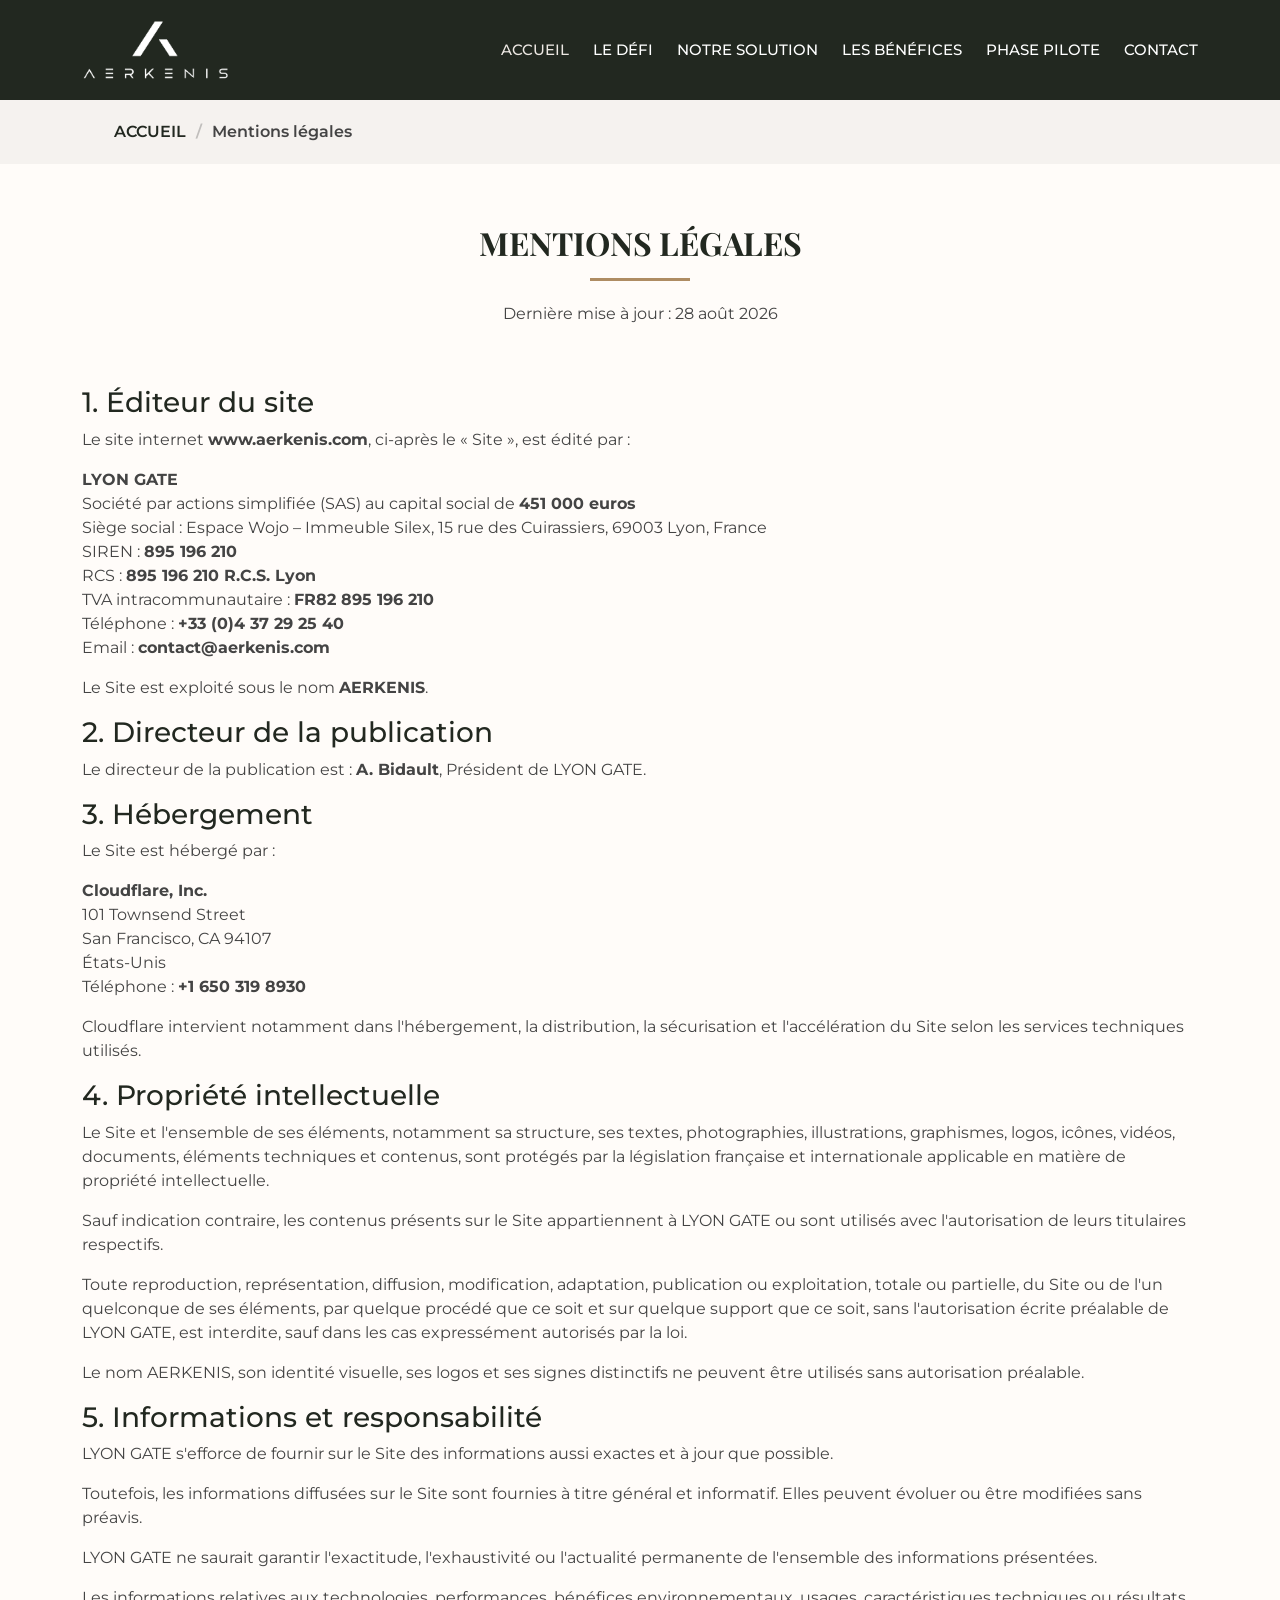
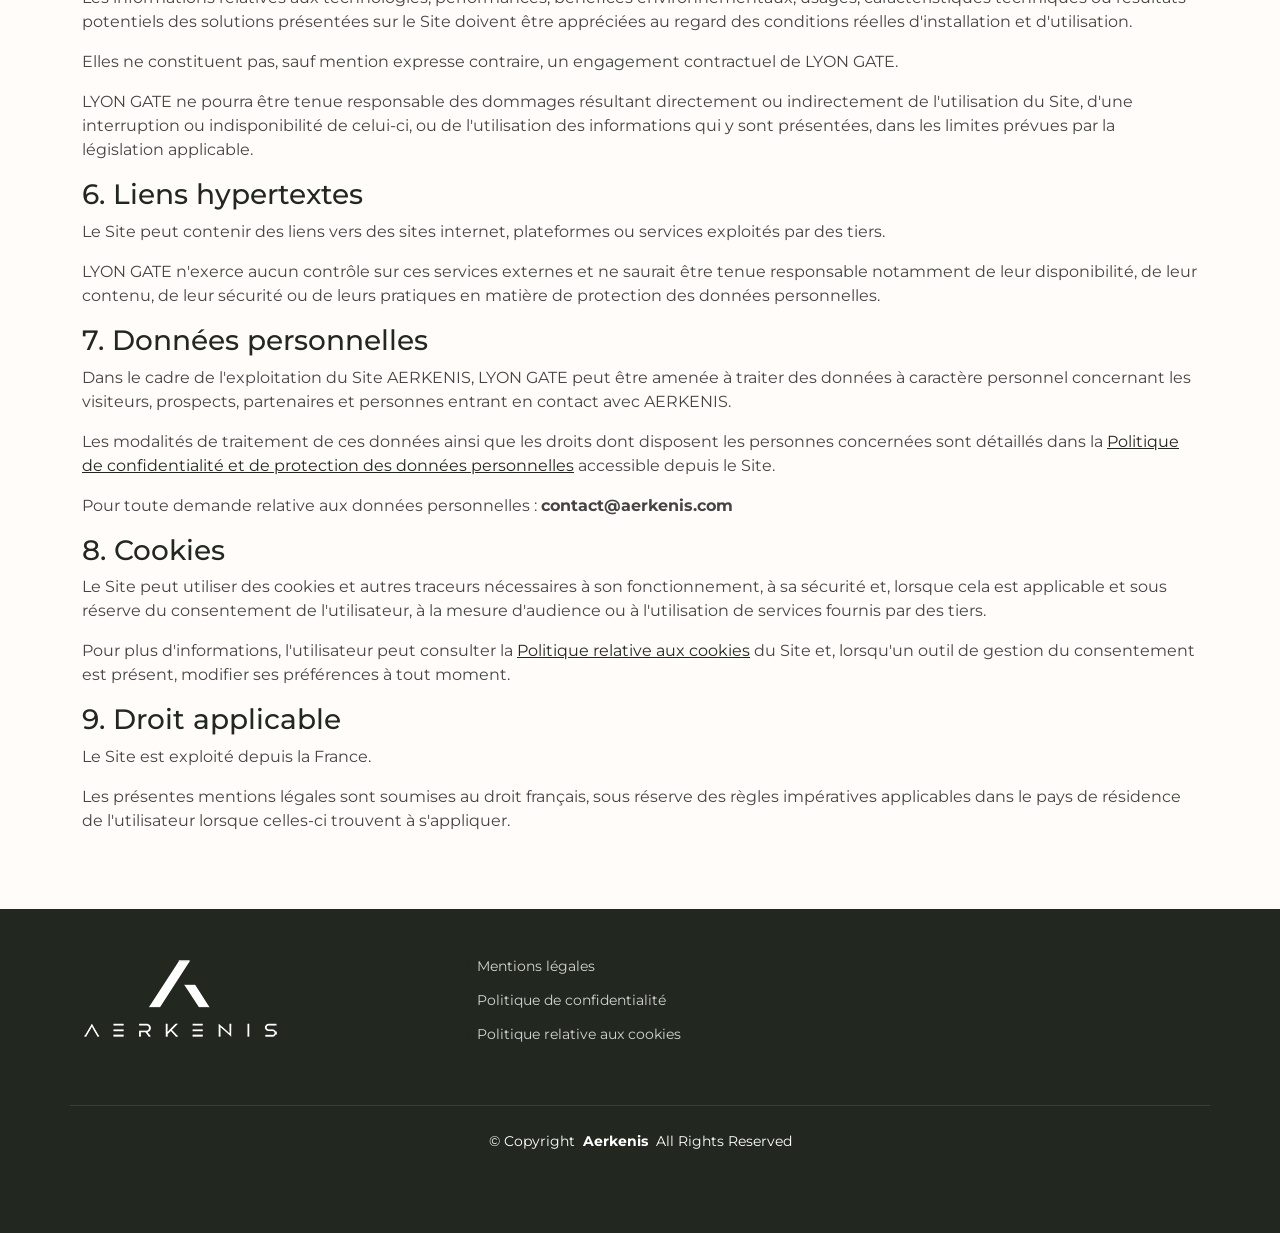
==== Mentions-legales.html @ 4e394c7b "Mise à jour du site" ====
<!DOCTYPE html>
<html lang="en">

<head>
  <meta charset="utf-8">
  <meta content="width=device-width, initial-scale=1.0" name="viewport">
  <title>Mentions légales - AERKENIS</title>
  <meta name="description" content="">
  <meta name="keywords" content="">

  <!-- Favicons -->
  <link href="assets/img/favicon.png" rel="icon">
  <link href="assets/img/apple-touch-icon.png" rel="apple-touch-icon">

  <!-- Fonts -->
<link rel="preconnect" href="https://fonts.googleapis.com">
<link rel="preconnect" href="https://fonts.gstatic.com" crossorigin>

<link href="https://fonts.googleapis.com/css2?family=Montserrat:wght@400;500;600;700&family=Playfair+Display:wght@500;600;700&display=swap" rel="stylesheet">



  <!-- Vendor CSS Files -->
  <link href="assets/vendor/bootstrap/css/bootstrap.min.css" rel="stylesheet">
  <link href="assets/vendor/bootstrap-icons/bootstrap-icons.css" rel="stylesheet">
  <link href="assets/vendor/aos/aos.css" rel="stylesheet">
  <link href="assets/vendor/glightbox/css/glightbox.min.css" rel="stylesheet">
  <link href="assets/vendor/swiper/swiper-bundle.min.css" rel="stylesheet">

  <!-- Main CSS File -->
  <link href="assets/css/main.css" rel="stylesheet">

</head>

<body class="starter-page-page">

  <header id="header" class="header d-flex align-items-center dark-background">
    <div class="container-fluid container-xl position-relative d-flex align-items-center">

      <a href="index.html" class="logo d-flex align-items-center me-auto">
        <!-- Uncomment the line below if you also wish to use an image logo -->
        <img src="assets/img/logo.png" alt="">
      
      </a>

      <nav id="navmenu" class="navmenu">
        <ul>

          <li><a href="index.html" class="active">ACCUEIL<br></a></li>
          <li><a href="index.html#DEFI">LE DÉFI</a></li>
          <li><a href="index.html#SOLUTION">NOTRE SOLUTION</a></li>
          <li><a href="index.html#BENEFICES">LES BÉNÉFICES</a></li>
          <li><a href="index.html#PILOTE">PHASE PILOTE</a></li>


          <li><a href="index.html#contact">CONTACT</a></li>
        </ul>
        <i class="mobile-nav-toggle d-xl-none bi bi-list"></i>
      </nav>



    </div>
  </header>

  <main class="main">

    <!-- Page Title -->
    <div class="page-title">
  
      <nav class="breadcrumbs">
        <div class="container">
          <ol>
            <li><a href="index.html">ACCUEIL</a></li>
            <li class="current">Mentions légales</li>
          </ol>
        </div>
      </nav>
    </div><!-- End Page Title -->

    <!-- Starter Section Section -->
    <section id="starter-section" class="starter-section section">

      <!-- Section Title -->
      <div class="container section-title" data-aos="fade-up">
        <h2>Mentions légales</h2>
        <p>Dernière mise à jour : 28 août 2026</p>
      </div><!-- End Section Title -->

      <div class="container" data-aos="fade-up">
      
	  
	  
	 

<h3>1. Éditeur du site</h3>

<p>
    Le site internet <strong>www.aerkenis.com</strong>, ci-après le « Site », est édité par :
</p>

<p>
    <strong>LYON GATE</strong><br>
    Société par actions simplifiée (SAS) au capital social de <strong>451 000 euros</strong><br>
    Siège social : Espace Wojo – Immeuble Silex, 15 rue des Cuirassiers, 69003 Lyon, France<br>
    SIREN : <strong>895 196 210</strong><br>
    RCS : <strong>895 196 210 R.C.S. Lyon</strong><br>
    TVA intracommunautaire : <strong>FR82 895 196 210</strong><br>
    Téléphone : <strong>+33 (0)4 37 29 25 40</strong><br>
    Email : <strong>contact@aerkenis.com</strong>
</p>

<p>
    Le Site est exploité sous le nom <strong>AERKENIS</strong>.
</p>

<h3>2. Directeur de la publication</h3>

<p>
    Le directeur de la publication est : <strong>A. Bidault</strong>, Président de LYON GATE.
</p>

<h3>3. Hébergement</h3>

<p>
    Le Site est hébergé par :
</p>

<p>
    <strong>Cloudflare, Inc.</strong><br>
    101 Townsend Street<br>
    San Francisco, CA 94107<br>
    États-Unis<br>
    Téléphone : <strong>+1 650 319 8930</strong>
</p>

<p>
    Cloudflare intervient notamment dans l'hébergement, la distribution, la sécurisation et
    l'accélération du Site selon les services techniques utilisés.
</p>

<h3>4. Propriété intellectuelle</h3>

<p>
    Le Site et l'ensemble de ses éléments, notamment sa structure, ses textes, photographies,
    illustrations, graphismes, logos, icônes, vidéos, documents, éléments techniques et contenus,
    sont protégés par la législation française et internationale applicable en matière de propriété
    intellectuelle.
</p>

<p>
    Sauf indication contraire, les contenus présents sur le Site appartiennent à LYON GATE ou sont
    utilisés avec l'autorisation de leurs titulaires respectifs.
</p>

<p>
    Toute reproduction, représentation, diffusion, modification, adaptation, publication ou
    exploitation, totale ou partielle, du Site ou de l'un quelconque de ses éléments, par quelque
    procédé que ce soit et sur quelque support que ce soit, sans l'autorisation écrite préalable
    de LYON GATE, est interdite, sauf dans les cas expressément autorisés par la loi.
</p>

<p>
    Le nom AERKENIS, son identité visuelle, ses logos et ses signes distinctifs ne peuvent être
    utilisés sans autorisation préalable.
</p>

<h3>5. Informations et responsabilité</h3>

<p>
    LYON GATE s'efforce de fournir sur le Site des informations aussi exactes et à jour que possible.
</p>

<p>
    Toutefois, les informations diffusées sur le Site sont fournies à titre général et informatif.
    Elles peuvent évoluer ou être modifiées sans préavis.
</p>

<p>
    LYON GATE ne saurait garantir l'exactitude, l'exhaustivité ou l'actualité permanente de
    l'ensemble des informations présentées.
</p>

<p>
    Les informations relatives aux technologies, performances, bénéfices environnementaux, usages,
    caractéristiques techniques ou résultats potentiels des solutions présentées sur le Site
    doivent être appréciées au regard des conditions réelles d'installation et d'utilisation.
</p>

<p>
    Elles ne constituent pas, sauf mention expresse contraire, un engagement contractuel de
    LYON GATE.
</p>

<p>
    LYON GATE ne pourra être tenue responsable des dommages résultant directement ou indirectement
    de l'utilisation du Site, d'une interruption ou indisponibilité de celui-ci, ou de l'utilisation
    des informations qui y sont présentées, dans les limites prévues par la législation applicable.
</p>

<h3>6. Liens hypertextes</h3>

<p>
    Le Site peut contenir des liens vers des sites internet, plateformes ou services exploités
    par des tiers.
</p>

<p>
    LYON GATE n'exerce aucun contrôle sur ces services externes et ne saurait être tenue responsable
    notamment de leur disponibilité, de leur contenu, de leur sécurité ou de leurs pratiques en
    matière de protection des données personnelles.
</p>

<h3>7. Données personnelles</h3>

<p>
    Dans le cadre de l'exploitation du Site AERKENIS, LYON GATE peut être amenée à traiter des
    données à caractère personnel concernant les visiteurs, prospects, partenaires et personnes
    entrant en contact avec AERKENIS.
</p>

<p>
    Les modalités de traitement de ces données ainsi que les droits dont disposent les personnes
    concernées sont détaillés dans la
    <a href="politique-de-confidentialite.html">Politique de confidentialité et de protection des données personnelles</a>
    accessible depuis le Site.
</p>

<p>
    Pour toute demande relative aux données personnelles :
    <strong>contact@aerkenis.com</strong>
</p>

<h3>8. Cookies</h3>

<p>
    Le Site peut utiliser des cookies et autres traceurs nécessaires à son fonctionnement, à sa
    sécurité et, lorsque cela est applicable et sous réserve du consentement de l'utilisateur,
    à la mesure d'audience ou à l'utilisation de services fournis par des tiers.
</p>

<p>
    Pour plus d'informations, l'utilisateur peut consulter la
    <a href="politique-cookies.html">Politique relative aux cookies</a>
    du Site et, lorsqu'un outil de gestion du consentement est présent, modifier ses préférences
    à tout moment.
</p>

<h3>9. Droit applicable</h3>

<p>
    Le Site est exploité depuis la France.
</p>

<p>
    Les présentes mentions légales sont soumises au droit français, sous réserve des règles
    impératives applicables dans le pays de résidence de l'utilisateur lorsque celles-ci trouvent
    à s'appliquer.
</p>


	  
	  
	  
	  
	  
	  
	  
	  
	  
	  
	  
	  
	  
	  
	  
      </div>

    </section><!-- /Starter Section Section -->

  </main>

 
  <footer id="footer" class="footer dark-background">



    <div class="container footer-top">
      <div class="row gy-4">
        <div class="col-lg-4 col-md-6 footer-about">
           <a href="index.html" class="logo d-flex align-items-center me-auto">
        <!-- Uncomment the line below if you also wish to use an image logo -->
        <img src="assets/img/logo-2.png" alt="">
      
      </a>
       
        </div>

 

          <div class="col-lg-6 col-md-3 footer-links">
       
          <ul>
            <li><i class="bi bi-chevron-right"></i> <a href="Mentions-legales.html">Mentions légales</a></li>
            <li><i class="bi bi-chevron-right"></i> <a href="politique-de-confidentialite.html">Politique de confidentialité</a></li>
            <li><i class="bi bi-chevron-right"></i> <a href="politique-cookies.html">Politique relative aux cookies</a></li>
          
          </ul>
        </div>


      </div>
	  
	  
	
    </div>
	

    <div class="container copyright text-center mt-4">
      <p>© <span>Copyright</span> <strong class="px-1 sitename">Aerkenis</strong> <span>All Rights Reserved</span></p>
      <div class="credits">
 
      </div>
    </div>

  </footer>

  <!-- Scroll Top -->
  <a href="#" id="scroll-top" class="scroll-top d-flex align-items-center justify-content-center"><i class="bi bi-arrow-up-short"></i></a>

  <!-- Vendor JS Files -->
  <script src="assets/vendor/bootstrap/js/bootstrap.bundle.min.js"></script>
  <script src="assets/vendor/php-email-form/validate.js"></script>
  <script src="assets/vendor/aos/aos.js"></script>
  <script src="assets/vendor/glightbox/js/glightbox.min.js"></script>
  <script src="assets/vendor/purecounter/purecounter_vanilla.js"></script>
  <script src="assets/vendor/imagesloaded/imagesloaded.pkgd.min.js"></script>
  <script src="assets/vendor/isotope-layout/isotope.pkgd.min.js"></script>
  <script src="assets/vendor/swiper/swiper-bundle.min.js"></script>

  <!-- Main JS File -->
  <script src="assets/js/main.js"></script>

</body>

</html>
---- assets/css/main.css ----
/**
* Template Name: FlexStart
* Template URL: https://bootstrapmade.com/flexstart-bootstrap-startup-template/
* Updated: Aug 07 2024 with Bootstrap v5.3.3
* Author: BootstrapMade.com
* License: https://bootstrapmade.com/license/
*/

/*--------------------------------------------------------------
# Font & Color Variables
# Help: https://bootstrapmade.com/color-system/
--------------------------------------------------------------*/
/* Fonts */
:root {
  --default-font: "Montserrat", sans-serif;
  --heading-font: "Playfair Display", serif;
  --nav-font: "Montserrat", sans-serif;
}

/* Global Colors - The following color variables are used throughout the website. Updating them here will change the color scheme of the entire website */
:root { 
  --background-color: #fffcf9; /* Background color for the entire website, including individual sections */
  --ligne-color: #ae8c63; /* Default color used for the majority of the text content across the entire website */
  --default-color: #444444; /* Default color used for the majority of the text content across the entire website */
  --heading-color: #222820; /* Color for headings, subheadings and title throughout the website */
  --accent-color: #222820; /* Accent color that represents your brand on the website. It's used for buttons, links, and other elements that need to stand out */
  --surface-color: #ffffff; /* The surface color is used as a background of boxed elements within sections, such as cards, icon boxes, or other elements that require a visual separation from the global background. */
  --contrast-color: #ffffff; /* Contrast color for text, ensuring readability against backgrounds of accent, heading, or default colors. */
}

/* Nav Menu Colors - The following color variables are used specifically for the navigation menu. They are separate from the global colors to allow for more customization options */
:root {
  --nav-color: #FFFFFF;  /* The default color of the main navmenu links */
  --nav-hover-color: #ede8e3; /* Applied to main navmenu links when they are hovered over or active */
  --nav-mobile-background-color: #ffffff; /* Used as the background color for mobile navigation menu */
  --nav-dropdown-background-color: #ffffff; /* Used as the background color for dropdown items that appear when hovering over primary navigation items */
  --nav-dropdown-color: #212529; /* Used for navigation links of the dropdown items in the navigation menu. */
  --nav-dropdown-hover-color: #4154f1; /* Similar to --nav-hover-color, this color is applied to dropdown navigation links when they are hovered over. */
}

/* Color Presets - These classes override global colors when applied to any section or element, providing reuse of the sam color scheme. */

.light-background {
	--contrast-color: #222820;
  --background-color: #f9f3ec;
  --surface-color: #ffffff;
  
}

.dark-background {
  --background-color: #222820;
  --default-color: #ffffff;
  --heading-color: #ffffff;
  --surface-color: #252525;
  --contrast-color: #ffffff;
}

/* Smooth scroll */
:root {
  scroll-behavior: smooth;
}

/*--------------------------------------------------------------
# General Styling & Shared Classes
--------------------------------------------------------------*/
body {
  color: var(--default-color);
  background-color: var(--background-color);
  font-family: var(--default-font);
}

a {
  color: var(--accent-color);
  text-decoration: none;
  transition: 0.3s;
  

}

a:hover {
  color: color-mix(in srgb, var(--ligne-color), transparent 25%);
  text-decoration: none;
}

h1,
h2{
  color: var(--heading-color);
 font-family: var(--heading-font);
}



h3,
h4,
h5,
h6 {
  color: var(--heading-color);
 font-family: var(--default-font);
}






/* PHP Email Form Messages
------------------------------*/
.php-email-form .error-message {
  display: none;
  background: #df1529;
  color: #ffffff;
  text-align: left;
  padding: 15px;
  margin-bottom: 24px;
  font-weight: 600;
}

.php-email-form .sent-message {
  display: none;
  color: #ffffff;
  background: #059652;
  text-align: center;
  padding: 15px;
  margin-bottom: 24px;
  font-weight: 600;
}

.php-email-form .loading {
  display: none;
  background: var(--surface-color);
  text-align: center;
  padding: 15px;
  margin-bottom: 24px;
}

.php-email-form .loading:before {
  content: "";
  display: inline-block;
  border-radius: 50%;
  width: 24px;
  height: 24px;
  margin: 0 10px -6px 0;
  border: 3px solid var(--accent-color);
  border-top-color: var(--surface-color);
  animation: php-email-form-loading 1s linear infinite;
}

@keyframes php-email-form-loading {
  0% {
    transform: rotate(0deg);
  }

  100% {
    transform: rotate(360deg);
  }
}

/*--------------------------------------------------------------
# Global Header
--------------------------------------------------------------*/
.header {
  color: var(--default-color);
  background-color: var(--background-color);
  padding: 20px 0;
  transition: all 0.5s;
  z-index: 997;
}


.header .logo {
  line-height: 1;
}

.header .logo img {
  max-height: 60px;
  margin-right: 8px;
}

.header .logo h1 {
  font-size: 30px;
  margin: 0;
  font-weight: 700;
  color: var(--heading-color);
}

.header .btn-getstarted,
.header .btn-getstarted:focus {
  color: var(--contrast-color);
  background: var(--accent-color);
  font-size: 15px;
  padding: 8px 25px;
  margin: 0 0 0 30px;
  border-radius: 4px;
  transition: 0.3s;
  font-weight: 500;
}

.header .btn-getstarted:hover,
.header .btn-getstarted:focus:hover {
  color: var(--contrast-color);
  background: color-mix(in srgb, var(--accent-color), transparent 15%);
}

@media (max-width: 1200px) {
  .header .logo {
    order: 1;
  }

  .header .btn-getstarted {
    order: 2;
    margin: 0 15px 0 0;
    padding: 6px 15px;
  }

  .header .navmenu {
    order: 3;
  }
}

.scrolled .header {
  box-shadow: 0px 0 18px rgba(0, 0, 0, 0.1);
}

/* Index Page Header
------------------------------*/
.index-page .header {
  --background-color: rgba(255, 255, 255, 0);
}

/* Index Page Header on Scroll
------------------------------*/
.index-page.scrolled .header {
  --background-color: #222820;
}

/*--------------------------------------------------------------
# Navigation Menu
--------------------------------------------------------------*/
/* Navmenu - Desktop */
@media (min-width: 1200px) {
  .navmenu {
    padding: 0;
  }

  .navmenu ul {
    margin: 0;
    padding: 0;
    display: flex;
    list-style: none;
    align-items: center;
  }

  .navmenu li {
    position: relative;
  }

  .navmenu a,
  .navmenu a:focus {
    color: var(--nav-color);
    padding: 18px 12px;
    font-size: 15px;
    font-family: var(--nav-font);
    font-weight: 500;
    display: flex;
    align-items: center;
    justify-content: space-between;
    white-space: nowrap;
    transition: 0.3s;
  }

  .navmenu a i,
  .navmenu a:focus i {
    font-size: 12px;
    line-height: 0;
    margin-left: 5px;
    transition: 0.3s;
  }

  .navmenu li:last-child a {
    padding-right: 0;
  }

  .navmenu li:hover>a,
  .navmenu .active,
  .navmenu .active:focus {
    color: var(--nav-hover-color);
  }

  .navmenu .dropdown ul {
    margin: 0;
    padding: 10px 0;
    background: var(--nav-dropdown-background-color);
    display: block;
    position: absolute;
    visibility: hidden;
    left: 14px;
    top: 130%;
    opacity: 0;
    transition: 0.3s;
    border-radius: 4px;
    z-index: 99;
    box-shadow: 0px 0px 30px rgba(0, 0, 0, 0.1);
  }

  .navmenu .dropdown ul li {
    min-width: 200px;
  }

  .navmenu .dropdown ul a {
    padding: 10px 20px;
    font-size: 15px;
    text-transform: none;
    color: var(--nav-dropdown-color);
  }

  .navmenu .dropdown ul a i {
    font-size: 12px;
  }

  .navmenu .dropdown ul a:hover,
  .navmenu .dropdown ul .active:hover,
  .navmenu .dropdown ul li:hover>a {
    color: var(--nav-dropdown-hover-color);
  }

  .navmenu .dropdown:hover>ul {
    opacity: 1;
    top: 100%;
    visibility: visible;
  }

  .navmenu .dropdown .dropdown ul {
    top: 0;
    left: -90%;
    visibility: hidden;
  }

  .navmenu .dropdown .dropdown:hover>ul {
    opacity: 1;
    top: 0;
    left: -100%;
    visibility: visible;
  }
}

/* Navmenu - Mobile */
@media (max-width: 1199px) {
  .mobile-nav-toggle {
    color: var(--nav-color);
    font-size: 28px;
    line-height: 0;
    margin-right: 10px;
    cursor: pointer;
    transition: color 0.3s;
  }

  .navmenu {
    padding: 0;
    z-index: 9997;
  }

  .navmenu ul {
    display: none;
    list-style: none;
    position: absolute;
    inset: 60px 20px 20px 20px;
    padding: 10px 0;
    margin: 0;
    border-radius: 6px;
    background-color: var(--nav-mbile-background-color);
    overflow-y: auto;
    transition: 0.3s;
    z-index: 9998;
    box-shadow: 0px 0px 30px rgba(0, 0, 0, 0.1);
  }

  .navmenu a,
  .navmenu a:focus {
    color: var(--nav-dropdown-color);
    padding: 10px 20px;
    font-family: var(--nav-font);
    font-size: 17px;
    font-weight: 500;
    display: flex;
    align-items: center;
    justify-content: space-between;
    white-space: nowrap;
    transition: 0.3s;
  }

  .navmenu a i,
  .navmenu a:focus i {
    font-size: 12px;
    line-height: 0;
    margin-left: 5px;
    width: 30px;
    height: 30px;
    display: flex;
    align-items: center;
    justify-content: center;
    border-radius: 50%;
    transition: 0.3s;
    background-color: color-mix(in srgb, var(--accent-color), transparent 90%);
  }

  .navmenu a i:hover,
  .navmenu a:focus i:hover {
    background-color: var(--accent-color);
    color: var(--contrast-color);
  }

  .navmenu a:hover,
  .navmenu .active,
  .navmenu .active:focus {
    color: var(--nav-dropdown-hover-color);
  }

  .navmenu .active i,
  .navmenu .active:focus i {
    background-color: var(--accent-color);
    color: var(--contrast-color);
    transform: rotate(180deg);
  }

  .navmenu .dropdown ul {
    position: static;
    display: none;
    z-index: 99;
    padding: 10px 0;
    margin: 10px 20px;
    background-color: var(--nav-dropdown-background-color);
    border: 1px solid color-mix(in srgb, var(--default-color), transparent 90%);
    box-shadow: none;
    transition: all 0.5s ease-in-out;
  }

  .navmenu .dropdown ul ul {
    background-color: rgba(33, 37, 41, 0.1);
  }

  .navmenu .dropdown>.dropdown-active {
    display: block;
    background-color: rgba(33, 37, 41, 0.03);
  }

  .mobile-nav-active {
    overflow: hidden;
  }

  .mobile-nav-active .mobile-nav-toggle {
    color: #fff;
    position: absolute;
    font-size: 32px;
    top: 15px;
    right: 15px;
    margin-right: 0;
    z-index: 9999;
  }

  .mobile-nav-active .navmenu {
    position: fixed;
    overflow: hidden;
    inset: 0;
    background: rgba(33, 37, 41, 0.8);
    transition: 0.3s;
  }

  .mobile-nav-active .navmenu>ul {
    display: block;
  }
}

/* Listing Dropdown - Desktop */
@media (min-width: 1200px) {
  .navmenu .listing-dropdown {
    position: static;
  }

  .navmenu .listing-dropdown ul {
    margin: 0;
    padding: 10px;
    background: var(--nav-dropdown-background-color);
    box-shadow: 0px 0px 20px rgba(0, 0, 0, 0.1);
    position: absolute;
    top: 130%;
    left: 0;
    right: 0;
    visibility: hidden;
    opacity: 0;
    display: flex;
    transition: 0.3s;
    border-radius: 4px;
    z-index: 99;
  }

  .navmenu .listing-dropdown ul li {
    flex: 1;
  }

  .navmenu .listing-dropdown ul li a,
  .navmenu .listing-dropdown ul li:hover>a {
    padding: 10px 20px;
    font-size: 15px;
    color: var(--nav-dropdown-color);
    background-color: var(--nav-dropdown-background-color);
  }

  .navmenu .listing-dropdown ul li a:hover,
  .navmenu .listing-dropdown ul li .active,
  .navmenu .listing-dropdown ul li .active:hover {
    color: var(--nav-dropdown-hover-color);
    background-color: var(--nav-dropdown-background-color);
  }

  .navmenu .listing-dropdown:hover>ul {
    opacity: 1;
    top: 100%;
    visibility: visible;
  }
}

/* Listing Dropdown - Mobile */
@media (max-width: 1199px) {
  .navmenu .listing-dropdown ul {
    position: static;
    display: none;
    z-index: 99;
    padding: 10px 0;
    margin: 10px 20px;
    background-color: var(--nav-dropdown-background-color);
    border: 1px solid color-mix(in srgb, var(--default-color), transparent 90%);
    box-shadow: none;
    transition: all 0.5s ease-in-out;
  }

  .navmenu .listing-dropdown ul ul {
    background-color: rgba(33, 37, 41, 0.1);
  }

  .navmenu .listing-dropdown>.dropdown-active {
    display: block;
    background-color: rgba(33, 37, 41, 0.03);
  }
}

/*--------------------------------------------------------------
# Global Footer
--------------------------------------------------------------*/
.footer {
  color: var(--default-color);
  background-color: var(--background-color);
  font-size: 14px;
  padding-bottom: 50px;
  position: relative;
}

.footer .footer-newsletter {
  background-color: color-mix(in srgb, var(--accent-color), transparent 97%);
  border-top: 1px solid color-mix(in srgb, var(--accent-color), transparent 85%);
  border-bottom: 1px solid color-mix(in srgb, var(--accent-color), transparent 85%);
  padding: 50px 0;
}

.footer .footer-newsletter h4 {
  font-size: 24px;
}

.footer .footer-newsletter .newsletter-form {
  margin-top: 30px;
  margin-bottom: 15px;
  padding: 6px 8px;
  position: relative;
  background-color: color-mix(in srgb, var(--background-color), transparent 50%);
  border: 1px solid color-mix(in srgb, var(--default-color), transparent 90%);
  box-shadow: 0px 2px 25px rgba(0, 0, 0, 0.1);
  display: flex;
  transition: 0.3s;
  border-radius: 4px;
}

.footer .footer-newsletter .newsletter-form:focus-within {
  border-color: var(--accent-color);
}

.footer .footer-newsletter .newsletter-form input[type=email] {
  border: 0;
  padding: 4px;
  width: 100%;
  background-color: color-mix(in srgb, var(--background-color), transparent 50%);
  color: var(--default-color);
}

.footer .footer-newsletter .newsletter-form input[type=email]:focus-visible {
  outline: none;
}

.footer .footer-newsletter .newsletter-form input[type=submit] {
  border: 0;
  font-size: 16px;
  padding: 0 20px;
  margin: -7px -8px -7px 0;
  background: var(--accent-color);
  color: var(--contrast-color);
  transition: 0.3s;
  border-radius: 0 4px 4px 0;
}

.footer .footer-newsletter .newsletter-form input[type=submit]:hover {
  background: color-mix(in srgb, var(--accent-color), transparent 20%);
}

.footer .footer-top {
  padding-top: 50px;
}

.footer .social-links a {
  display: flex;
  align-items: center;
  justify-content: center;
  width: 40px;
  height: 40px;
  border-radius: 4px;
  background-color: color-mix(in srgb, var(--accent-color), transparent 97%);
  border: 1px solid color-mix(in srgb, var(--accent-color), transparent 85%);
  font-size: 16px;
  color: var(--accent-color);
  margin-right: 10px;
  transition: 0.3s;
}

.footer .social-links a:hover {
  color: var(--contrast-color);
  background-color: var(--accent-color);
}

.footer h4 {
  font-size: 16px;
  font-weight: bold;
  position: relative;
  padding-bottom: 12px;
}

.footer .footer-links {
  margin-bottom: 30px;
}

.footer .footer-links ul {
  list-style: none;
  padding: 0;
  margin: 0;
}

.footer .footer-links ul i {
  margin-right: 3px;
  font-size: 12px;
  line-height: 0;
  color: var(--accent-color);
}

.footer .footer-links ul li {
  padding: 10px 0;
  display: flex;
  align-items: center;
}

.footer .footer-links ul li:first-child {
  padding-top: 0;
}

.footer .footer-links ul a {
  display: inline-block;
  color: color-mix(in srgb, var(--default-color), transparent 20%);
  line-height: 1;
}

.footer .footer-links ul a:hover {
  color: var(--heading-color);
    text-decoration: underline;

}

.footer .footer-about a {
  color: var(--heading-color);
  font-size: 24px;
  font-weight: 600;
  font-family: var(--heading-font);
}

.footer .footer-contact p {
  margin-bottom: 5px;
}

.footer .copyright {
  padding-top: 25px;
  padding-bottom: 25px;
  border-top: 1px solid color-mix(in srgb, var(--default-color), transparent 90%);
}

.footer .copyright p {
  margin-bottom: 0;
}

.footer .credits {
  margin-top: 6px;
  font-size: 13px;
}

/*--------------------------------------------------------------
# Scroll Top Button
--------------------------------------------------------------*/
.scroll-top {
  position: fixed;
  visibility: hidden;
  opacity: 0;
  right: 15px;
  bottom: 15px;
  z-index: 99999;
  background-color: var(--accent-color);
  width: 40px;
  height: 40px;
  border-radius: 4px;
  transition: all 0.4s;
}

.scroll-top i {
  font-size: 24px;
  color: var(--contrast-color);
  line-height: 0;
}

.scroll-top:hover {
  background-color: color-mix(in srgb, var(--accent-color), transparent 20%);
  color: var(--contrast-color);
}

.scroll-top.active {
  visibility: visible;
  opacity: 1;
}

/*--------------------------------------------------------------
# Disable aos animation delay on mobile devices
--------------------------------------------------------------*/
@media screen and (max-width: 768px) {
  [data-aos-delay] {
    transition-delay: 0 !important;
  }
}

/*--------------------------------------------------------------
# Global Page Titles & Breadcrumbs
--------------------------------------------------------------*/
.page-title {
  color: var(--default-color);
  background-color: var(--background-color);
  position: relative;
}

.page-title .heading {
  padding: 80px 0;
  border-top: 1px solid color-mix(in srgb, var(--default-color), transparent 90%);
}

.page-title .heading h1 {
  font-size: 38px;
  font-weight: 700;
}

.page-title nav {
  background-color: color-mix(in srgb, var(--default-color), transparent 95%);
  padding: 20px 0;
}

.page-title nav ol {
  display: flex;
  flex-wrap: wrap;
  list-style: none;
  margin: 0;
  font-size: 16px;
  font-weight: 600;
}

.page-title nav ol li+li {
  padding-left: 10px;
}

.page-title nav ol li+li::before {
  content: "/";
  display: inline-block;
  padding-right: 10px;
  color: color-mix(in srgb, var(--default-color), transparent 70%);
}

/*--------------------------------------------------------------
# Global Sections
--------------------------------------------------------------*/
section,
.section {
  color: var(--default-color);
  background-color: var(--background-color);
  padding: 60px 0;
  scroll-margin-top: 98px;
  overflow: clip;
}

@media (max-width: 1199px) {

  section,
  .section {
    scroll-margin-top: 56px;
  }
}

/*--------------------------------------------------------------
# Global Section Titles
--------------------------------------------------------------*/
.section-title {
  text-align: center;
  padding-bottom: 60px;
  position: relative;
}

.section-title h2 {
  font-size: 32px;
  font-weight: 700;
  margin-bottom: 20px;
  padding-bottom: 20px;
  text-transform: uppercase;
  position: relative;
}

.section-title h2:before {
  content: "";
  position: absolute;
  display: block;
  width: 100px;
  height: 3px;
  background: var(--ligne-color);
  left: 0;
  right: 0;
  bottom: 1px;
  margin: auto;
}



.section-title p {
  margin-bottom: 0;
}


/*--------------------------------------------------------------
# Hero Section
--------------------------------------------------------------*/
.hero {
  width: 100%;
  min-height: 100vh;
  position: relative;
  padding: 80px 0 60px 0;
  display: flex;
  align-items: center;
  background: url(../img/hero-bg.png) bottom center no-repeat;
  background-size: cover;
}

.hero h1 {
  margin: 0;
  font-size: 48px;
  font-weight: 700;
  line-height: 56px;
  color: var(--background-color);


}

.hero p {
  color: color-mix(in srgb, var(--background-color), transparent 30%);
  margin: 5px 0 30px 0;
  font-size: 20px;
  font-weight: 400;
}

.hero .btn-get-started {
  color: var(--contrast-color);
  background: var(--ligne-color);
  font-family: var(--heading-font);
  font-weight: 500;
  font-size: 16px;
  letter-spacing: 1px;
  display: flex;
  align-items: center;
  justify-content: center;
  padding: 12px 40px;
  border-radius: 0px;
  transition: 0.5s;
  box-shadow: 0 8px 28px rgba(0, 0, 0, 0.1);
}

.hero .btn-get-started i {
  margin-left: 5px;
  font-size: 18px;
  transition: 0.3s;
}

.hero .btn-get-started:hover {
  color: var(--contrast-color);
  background: color-mix(in srgb, var(--accent-color), transparent 15%);
  box-shadow: 0 8px 28px rgba(0, 0, 0, 0.1);
}

.hero .btn-get-started:hover i {
  transform: translateX(5px);
}

.hero .btn-watch-video {
  font-size: 16px;
  transition: 0.5s;
  color: var(--default-color);
  font-weight: 600;
}

.hero .btn-watch-video i {
  color: var(--accent-color);
  font-size: 32px;
  transition: 0.3s;
  line-height: 0;
  margin-right: 8px;
}

.hero .btn-watch-video:hover {
  color: var(--accent-color);
}

.hero .btn-watch-video:hover i {
  color: color-mix(in srgb, var(--accent-color), transparent 15%);
}

.hero .animated {
  animation: up-down 2s ease-in-out infinite alternate-reverse both;
}

@media (max-width: 640px) {
  .hero h1 {
    font-size: 28px;
    line-height: 36px;
  }

  .hero p {
    font-size: 18px;
    line-height: 24px;
    margin-bottom: 30px;
  }
}

@keyframes up-down {
  0% {
    transform: translateY(10px);
  }

  100% {
    transform: translateY(-10px);
  }
}

/*--------------------------------------------------------------
# About Section
--------------------------------------------------------------*/
.about .content {
  background-color: #f9f3ec;
  padding: 40px;
}

.about .content h3 {
  font-size: 14px;
  font-weight: 700;
  color: var(--accent-color);
  text-transform: uppercase;
}

.about .content h2 {
  font-size: 30px;
  font-weight: 700;
}

.about .content p {
  margin: 15px 0 30px 0;
  line-height: 24px;
}

.about .content .btn-read-more {
  color: var(--contrast-color);
  background: var(--accent-color);
  line-height: 0;
  padding: 15px 40px;
  border-radius: 4px;
  transition: 0.5s;
  box-shadow: 0px 5px 25px rgba(0, 0, 0, 0.1);
}

.about .content .btn-read-more span {
  font-family: var(--default-font);
  font-weight: 600;
  font-size: 16px;
  letter-spacing: 1px;
}

.about .content .btn-read-more i {
  margin-left: 5px;
  font-size: 18px;
  transition: 0.3s;
}

.about .content .btn-read-more:hover i {
  transform: translateX(5px);
}

/*--------------------------------------------------------------
# Values Section
--------------------------------------------------------------*/
.values .card {
  background-color: var(--surface-color);
  color: var(--default-color);
  padding: 30px;
  box-shadow: 0px 0 10px rgba(0, 0, 0, 0.1);
  text-align: center;
  transition: 0.3s;
  height: 100%;
  border: 0;
}

.values .card img {
  padding: 30px 50px;
  transition: 0.5s;
  transform: scale(1.1);
}

.values .card h3 {
  font-size: 24px;
  font-weight: 700;
  margin-bottom: 18px;
}

.values .card:hover {
  box-shadow: 0px 0 30px rgba(0, 0, 0, 0.1);
}

.values .card:hover img {
  transform: scale(1);
}



.values H5 {
 text-transform: uppercase;
}



.values2 {
padding: 60px 0;
}







.values2 .section-title {

  padding-bottom: 10px;

}


.values2 .card {
  background-color: var(--background);
  color: var(--default-color);
  padding-bottom: 80px;
  padding-top: 0;
  padding-right: 30px;
  padding-left: 30px;
  margin-top: 0;
  text-align: center;
  transition: 0.3s;
  height: 100%;
  border: 0;
}

.values2 .card img {
  padding: 40px 80px;
  transition: 0.5s;
  transform: scale(1.1);
}

.values2 .card h3 {
  font-size: 24px;
  font-weight: 700;
  margin-bottom: 5px;
}

.values2 .card:hover {

}

.values2 .card:hover img {
  transform: scale(1);
}

/*--------------------------------------------------------------
# Stats Section
--------------------------------------------------------------*/
.stats .stats-item {
  background-color: var(--surface-color);
  box-shadow: 0px 0 30px rgba(0, 0, 0, 0.1);
  padding: 30px;
}

.stats .stats-item i {
  color: var(--accent-color);
  font-size: 42px;
  line-height: 0;
  margin-right: 20px;
}

.stats .stats-item span {
  color: var(--heading-color);
  font-size: 36px;
  display: block;
  font-weight: 600;
}

.stats .stats-item p {
  padding: 0;
  margin: 0;
  font-family: var(--heading-font);
  font-size: 16px;
}

/*--------------------------------------------------------------
# Features Section
--------------------------------------------------------------*/
.features .feature-box {
  padding: 24px 20px;
  box-shadow: 0px 0 30px rgba(0, 0, 0, 0.1);
  transition: 0.3s;
  height: 100%;
}

.features .feature-box h3 {
  font-size: 18px;
  font-weight: 700;
  margin: 0;
}

.features .feature-box i {
  background: color-mix(in srgb, var(--accent-color), transparent 92%);
  color: var(--accent-color);
  line-height: 0;
  padding: 4px;
  margin-right: 10px;
  font-size: 24px;
  border-radius: 3px;
  transition: 0.3s;
}

.features .feature-box:hover i {
  background: var(--accent-color);
  color: var(--contrast-color);
}

/*--------------------------------------------------------------
# Alt Features Section
--------------------------------------------------------------*/
.alt-features .icon-box {
  display: flex;
}

.alt-features .icon-box img {
  max-height: 82px ;
}


.alt-features .icon-box h4 {
  font-size: 20px;
  font-weight: 700;
  margin: 0 0 10px 0;
}

.alt-features .icon-box i {
  font-size: 44px;
  line-height: 44px;
  color: var(--accent-color);
  margin-right: 15px;
}

.alt-features .icon-box p {
  font-size: 15px;
  color: color-mix(in srgb, var(--default-color), transparent 30%);
  margin-bottom: 0;
}

/*--------------------------------------------------------------
# Services Section
--------------------------------------------------------------*/
.services .service-item {
  background-color: var(--surface-color);
  box-shadow: 0px 0 30px rgba(0, 0, 0, 0.1);
  height: 100%;
  padding: 60px 30px;
  text-align: center;
  transition: 0.3s;
  border-radius: 5px;
}

.services .service-item .icon {
  font-size: 36px;
  padding: 20px 20px;
  border-radius: 4px;
  position: relative;
  margin-bottom: 25px;
  display: inline-block;
  line-height: 0;
  transition: 0.3s;
}

.services .service-item h3 {
  font-size: 24px;
  font-weight: 700;
}

.services .service-item .read-more {
  display: inline-flex;
  align-items: center;
  justify-content: center;
  font-weight: 600;
  font-size: 16px;
  padding: 8px 20px;
}

.services .service-item .read-more i {
  line-height: 0;
  margin-left: 5px;
  font-size: 18px;
}

.services .service-item.item-cyan {
  border-bottom: 3px solid #0dcaf0;
}

.services .service-item.item-cyan .icon {
  color: #0dcaf0;
  background: rgba(13, 202, 240, 0.1);
}

.services .service-item.item-cyan .read-more {
  color: #0dcaf0;
}

.services .service-item.item-cyan:hover {
  background: #0dcaf0;
}

.services .service-item.item-orange {
  border-bottom: 3px solid #fd7e14;
}

.services .service-item.item-orange .icon {
  color: #fd7e14;
  background: rgba(253, 126, 20, 0.1);
}

.services .service-item.item-orange .read-more {
  color: #fd7e14;
}

.services .service-item.item-orange:hover {
  background: #fd7e14;
}

.services .service-item.item-teal {
  border-bottom: 3px solid #20c997;
}

.services .service-item.item-teal .icon {
  color: #20c997;
  background: rgba(32, 201, 151, 0.1);
}

.services .service-item.item-teal .read-more {
  color: #20c997;
}

.services .service-item.item-teal:hover {
  background: #20c997;
}

.services .service-item.item-red {
  border-bottom: 3px solid #df1529;
}

.services .service-item.item-red .icon {
  color: #df1529;
  background: rgba(223, 21, 4, 0.1);
}

.services .service-item.item-red .read-more {
  color: #df1529;
}

.services .service-item.item-red:hover {
  background: #df1529;
}

.services .service-item.item-indigo {
  border-bottom: 3px solid #6610f2;
}

.services .service-item.item-indigo .icon {
  color: #6610f2;
  background: rgba(102, 16, 242, 0.1);
}

.services .service-item.item-indigo .read-more {
  color: #6610f2;
}

.services .service-item.item-indigo:hover {
  background: #6610f2;
}

.services .service-item.item-pink {
  border-bottom: 3px solid #f3268c;
}

.services .service-item.item-pink .icon {
  color: #f3268c;
  background: rgba(243, 38, 140, 0.1);
}

.services .service-item.item-pink .read-more {
  color: #f3268c;
}

.services .service-item.item-pink:hover {
  background: #f3268c;
}

.services .service-item:hover h3,
.services .service-item:hover p,
.services .service-item:hover .read-more {
  color: #fff;
}

.services .service-item:hover .icon {
  background: #fff;
}

/*--------------------------------------------------------------
# Pricing Section
--------------------------------------------------------------*/
.pricing .pricing-tem {
  background-color: var(--surface-color);
  box-shadow: 0px 0 30px rgba(0, 0, 0, 0.1);
  padding: 40px 20px;
  text-align: center;
  border-radius: 4px;
  position: relative;
  overflow: hidden;
  transition: 0.3s;
  height: 100%;
}

@media (min-width: 1200px) {
  .pricing .pricing-tem:hover {
    transform: scale(1.1);
    box-shadow: 0px 0 30px rgba(0, 0, 0, 0.1);
  }
}


@media (max-width: 767px) {
    .ma-div {
        display: none;
    }
}

.pricing h3 {
  font-weight: 700;
  font-size: 18px;
  margin-bottom: 15px;
}

.pricing .price {
  font-size: 36px;
  color: var(--heading-color);
  font-weight: 600;
  font-family: var(--heading-font);
}

.pricing .price sup {
  font-size: 20px;
  top: -15px;
  left: -3px;
}

.pricing .price span {
  color: color-mix(in srgb, var(--default-color), transparent 50%);
  font-size: 16px;
  font-weight: 300;
}

.pricing .icon {
  padding: 20px 0;
}

.pricing .icon i {
  font-size: 48px;
}

.pricing ul {
  padding: 0;
  list-style: none;
  color: var(--default-color);
  text-align: center;
  line-height: 26px;
  font-size: 16px;
  margin-bottom: 25px;
}

.pricing ul li {
  padding-bottom: 10px;
}

.pricing ul .na {
  color: color-mix(in srgb, var(--default-color), transparent 70%);
  text-decoration: line-through;
}

.pricing .btn-buy {
  display: inline-block;
  padding: 8px 40px 10px 40px;
  border-radius: 50px;
  color: var(--accent-color);
  transition: none;
  font-size: 16px;
  font-weight: 400;
  font-family: var(--heading-font);
  font-weight: 600;
  transition: 0.3s;
  border: 1px solid var(--accent-color);
}

.pricing .btn-buy:hover {
  background: var(--accent-color);
  color: var(--contrast-color);
}

.pricing .featured {
  width: 200px;
  position: absolute;
  top: 18px;
  right: -68px;
  transform: rotate(45deg);
  z-index: 1;
  font-size: 14px;
  padding: 1px 0 3px 0;
  background: var(--accent-color);
  color: var(--contrast-color);
}

/*--------------------------------------------------------------
# Faq Section
--------------------------------------------------------------*/
.faq .faq-container .faq-item {
  position: relative;
  padding: 20px 0;
  border-bottom: 1px solid color-mix(in srgb, var(--default-color), transparent 85%);
  overflow: hidden;
}

.faq .faq-container .faq-item:last-child {
  margin-bottom: 0;
}

.faq .faq-container .faq-item h3 {
  font-weight: 600;
  font-size: 16px;
  line-height: 24px;
  margin: 0 30px 0 0;
  transition: 0.3s;
  cursor: pointer;
  display: flex;
  align-items: center;
}

.faq .faq-container .faq-item h3 .num {
  color: var(--accent-color);
  padding-right: 5px;
}

.faq .faq-container .faq-item h3:hover {
  color: var(--accent-color);
}

.faq .faq-container .faq-item .faq-content {
  display: grid;
  grid-template-rows: 0fr;
  transition: 0.3s ease-in-out;
  visibility: hidden;
  opacity: 0;
}

.faq .faq-container .faq-item .faq-content p {
  margin-bottom: 0;
  overflow: hidden;
}

.faq .faq-container .faq-item .faq-toggle {
  position: absolute;
  top: 20px;
  right: 20px;
  font-size: 16px;
  line-height: 0;
  transition: 0.3s;
  cursor: pointer;
}

.faq .faq-container .faq-item .faq-toggle:hover {
  color: var(--accent-color);
}

.faq .faq-container .faq-active h3 {
  color: var(--accent-color);
}

.faq .faq-container .faq-active .faq-content {
  grid-template-rows: 1fr;
  visibility: visible;
  opacity: 1;
  padding-top: 10px;
}

.faq .faq-container .faq-active .faq-toggle {
  transform: rotate(90deg);
  color: var(--accent-color);
}

/*--------------------------------------------------------------
# Portfolio Section
--------------------------------------------------------------*/
.portfolio .portfolio-filters {
  padding: 0;
  margin: 0 auto 20px auto;
  list-style: none;
  text-align: center;
}

.portfolio .portfolio-filters li {
  cursor: pointer;
  display: inline-block;
  padding: 0;
  font-size: 18px;
  font-weight: 500;
  margin: 0 10px;
  line-height: 1;
  margin-bottom: 5px;
  transition: all 0.3s ease-in-out;
}

.portfolio .portfolio-filters li:hover,
.portfolio .portfolio-filters li.filter-active {
  color: var(--accent-color);
}

.portfolio .portfolio-filters li:first-child {
  margin-left: 0;
}

.portfolio .portfolio-filters li:last-child {
  margin-right: 0;
}

@media (max-width: 575px) {
  .portfolio .portfolio-filters li {
    font-size: 14px;
    margin: 0 5px;
  }
}

.portfolio .portfolio-content {
  position: relative;
  overflow: hidden;
}

.portfolio .portfolio-content img {
  transition: 0.3s;
}

.portfolio .portfolio-content .portfolio-info {
  opacity: 0;
  position: absolute;
  inset: 0;
  z-index: 3;
  transition: all ease-in-out 0.3s;
  background: rgba(0, 0, 0, 0.6);
  padding: 15px;
}

.portfolio .portfolio-content .portfolio-info h4 {
  font-size: 14px;
  padding: 5px 10px;
  font-weight: 400;
  color: #ffffff;
  display: inline-block;
  background-color: var(--accent-color);
}

.portfolio .portfolio-content .portfolio-info p {
  position: absolute;
  bottom: 10px;
  text-align: center;
  display: inline-block;
  left: 0;
  right: 0;
  font-size: 16px;
  font-weight: 600;
  color: rgba(255, 255, 255, 0.8);
}

.portfolio .portfolio-content .portfolio-info .preview-link,
.portfolio .portfolio-content .portfolio-info .details-link {
  position: absolute;
  left: calc(50% - 40px);
  font-size: 26px;
  top: calc(50% - 14px);
  color: #fff;
  transition: 0.3s;
  line-height: 1.2;
}

.portfolio .portfolio-content .portfolio-info .preview-link:hover,
.portfolio .portfolio-content .portfolio-info .details-link:hover {
  color: var(--accent-color);
}

.portfolio .portfolio-content .portfolio-info .details-link {
  left: 50%;
  font-size: 34px;
  line-height: 0;
}

.portfolio .portfolio-content:hover .portfolio-info {
  opacity: 1;
}

.portfolio .portfolio-content:hover img {
  transform: scale(1.1);
}

/*--------------------------------------------------------------
# Testimonials Section
--------------------------------------------------------------*/
.testimonials .testimonial-item {
  background-color: var(--surface-color);
  box-shadow: 0px 0 20px rgba(0, 0, 0, 0.1);
  box-sizing: content-box;
  padding: 30px;
  margin: 40px 30px;
  min-height: 320px;
  display: flex;
  flex-direction: column;
  text-align: center;
  transition: 0.3s;
}

.testimonials .testimonial-item .stars {
  margin-bottom: 15px;
}

.testimonials .testimonial-item .stars i {
  color: #ffc107;
  margin: 0 1px;
}

.testimonials .testimonial-item .testimonial-img {
  width: 90px;
  border-radius: 50%;
  border: 4px solid var(--background-color);
  margin: 0 auto;
}

.testimonials .testimonial-item h3 {
  font-size: 18px;
  font-weight: bold;
  margin: 10px 0 5px 0;
}

.testimonials .testimonial-item h4 {
  font-size: 14px;
  color: color-mix(in srgb, var(--default-color), transparent 40%);
  margin: 0;
}

.testimonials .testimonial-item p {
  font-style: italic;
  margin: 0 auto 15px auto;
}

.testimonials .swiper-wrapper {
  height: auto;
}

.testimonials .swiper-pagination {
  margin-top: 20px;
  position: relative;
}

.testimonials .swiper-pagination .swiper-pagination-bullet {
  width: 12px;
  height: 12px;
  background-color: color-mix(in srgb, var(--default-color), transparent 85%);
  opacity: 1;
}

.testimonials .swiper-pagination .swiper-pagination-bullet-active {
  background-color: var(--accent-color);
}

.testimonials .swiper-slide {
  opacity: 0.3;
}

@media (max-width: 1199px) {
  .testimonials .swiper-slide-active {
    opacity: 1;
  }

  .testimonials .swiper-pagination {
    margin-top: 0;
  }

  .testimonials .testimonial-item {
    margin: 40px 20px;
  }
}

@media (min-width: 1200px) {
  .testimonials .swiper-slide-next {
    opacity: 1;
    transform: scale(1.12);
  }
}

/*--------------------------------------------------------------
# Team Section
--------------------------------------------------------------*/
.team .team-member {
  box-shadow: 0px 0 30px rgba(0, 0, 0, 0.1);
  overflow: hidden;
  text-align: center;
  border-radius: 5px;
  transition: 0.3s;
}

.team .team-member .member-img {
  position: relative;
  overflow: hidden;
}

.team .team-member .member-img:after {
  position: absolute;
  content: "";
  left: -1px;
  right: -1px;
  bottom: -1px;
  height: 100%;
  background-color: var(--surface-color);
  -webkit-mask: url("../img/team-shape.svg") no-repeat center bottom;
  mask: url("../img/team-shape.svg") no-repeat center bottom;
  -webkit-mask-size: contain;
  mask-size: contain;
  z-index: 1;
}

.team .team-member .social {
  position: absolute;
  right: -100%;
  top: 30px;
  opacity: 0;
  border-radius: 4px;
  transition: 0.5s;
  background: color-mix(in srgb, var(--background-color), transparent 60%);
  z-index: 2;
}

.team .team-member .social a {
  transition: color 0.3s;
  color: color-mix(in srgb, var(--default-color), transparent 50%);
  margin: 15px 12px;
  display: block;
  line-height: 0;
  text-align: center;
}

.team .team-member .social a:hover {
  color: var(--default-color);
}

.team .team-member .social i {
  font-size: 18px;
}

.team .team-member .member-info {
  padding: 10px 15px 20px 15px;
}

.team .team-member .member-info h4 {
  font-weight: 700;
  margin-bottom: 5px;
  font-size: 20px;
}

.team .team-member .member-info span {
  display: block;
  font-size: 14px;
  font-weight: 400;
  color: color-mix(in srgb, var(--default-color), transparent 50%);
}

.team .team-member .member-info p {
  font-style: italic;
  font-size: 14px;
  padding-top: 15px;
  line-height: 26px;
  color: color-mix(in srgb, var(--default-color), transparent 30%);
}

.team .team-member:hover {
  transform: scale(1.08);
  box-shadow: 0px 0 30px rgba(0, 0, 0, 0.1);
}

.team .team-member:hover .social {
  right: 8px;
  opacity: 1;
}

/*--------------------------------------------------------------
# Clients Section
--------------------------------------------------------------*/




.clients h1 {
    color: var(--accent-color);
    font-weight: 800;
	text-align: center;
}


.clients p {
    
	text-align: center;
}

.clients .swiper-slide img {
  transition: 0.3s;
  opacity: 0.5;
}

.clients .swiper-slide img:hover {
  opacity: 1;
}

.clients .swiper-wrapper {
  height: auto;
}

.clients .swiper-pagination {
  margin-top: 20px;
  position: relative;
}

.clients .swiper-pagination .swiper-pagination-bullet {
  width: 12px;
  height: 12px;
  opacity: 1;
  background-color: color-mix(in srgb, var(--default-color), transparent 80%);
}

.clients .swiper-pagination .swiper-pagination-bullet-active {
  background-color: var(--accent-color);
}

/*--------------------------------------------------------------
# Recent Posts Section
--------------------------------------------------------------*/
.recent-posts .post-item {
  background-color: var(--surface-color);
  box-shadow: 0px 2px 20px rgba(0, 0, 0, 0.1);
  transition: 0.3s;
}

.recent-posts .post-item .post-img img {
  transition: 0.5s;
}

.recent-posts .post-item .post-date {
  position: absolute;
  right: 0;
  bottom: 0;
  background-color: var(--accent-color);
  color: var(--contrast-color);
  text-transform: uppercase;
  font-size: 13px;
  padding: 6px 12px;
  font-weight: 500;
}

.recent-posts .post-item .post-content {
  padding: 30px;
}

.recent-posts .post-item .post-title {
  color: var(--heading-color);
  font-size: 20px;
  font-weight: 700;
  transition: 0.3s;
  margin-bottom: 15px;
}

.recent-posts .post-item .meta i {
  font-size: 16px;
  color: var(--accent-color);
}

.recent-posts .post-item .meta span {
  font-size: 15px;
  color: color-mix(in srgb, var(--default-color), transparent 50%);
}

.recent-posts .post-item hr {
  color: color-mix(in srgb, var(--default-color), transparent 80%);
  margin: 20px 0;
}

.recent-posts .post-item .readmore {
  display: flex;
  align-items: center;
  font-weight: 600;
  line-height: 1;
  transition: 0.3s;
  color: color-mix(in srgb, var(--default-color), transparent 40%);
}

.recent-posts .post-item .readmore i {
  line-height: 0;
  margin-left: 6px;
  font-size: 16px;
}

.recent-posts .post-item:hover .post-title,
.recent-posts .post-item:hover .readmore {
  color: var(--accent-color);
}

.recent-posts .post-item:hover .post-img img {
  transform: scale(1.1);
}

/*--------------------------------------------------------------
# Contact Section
--------------------------------------------------------------*/
.contact .info-item {
  background: color-mix(in srgb, var(--default-color), transparent 96%);
  padding: 30px;
}

.contact .info-item i {
  font-size: 38px;
  line-height: 0;
  color: var(--accent-color);
}

.contact .info-item h3 {
  font-size: 20px;
  font-weight: 700;
  margin: 20px 0 10px 0;
}

.contact .info-item p {
  padding: 0;
  line-height: 24px;
  font-size: 14px;
  margin-bottom: 0;
}

.contact .php-email-form {
  background: color-mix(in srgb, var(--default-color), transparent 96%);
  padding: 30px;
  height: 100%;
}

.contact .php-email-form input[type=text],
.contact .php-email-form input[type=email],
.contact .php-email-form textarea {
  font-size: 14px;
  padding: 10px 15px;
  box-shadow: none;
  border-radius: 0;
  color: var(--default-color);
  background-color: color-mix(in srgb, var(--background-color), transparent 50%);
  border-color: color-mix(in srgb, var(--default-color), transparent 80%);
}

.contact .php-email-form input[type=text]:focus,
.contact .php-email-form input[type=email]:focus,
.contact .php-email-form textarea:focus {
  border-color: var(--accent-color);
}

.contact .php-email-form input[type=text]::placeholder,
.contact .php-email-form input[type=email]::placeholder,
.contact .php-email-form textarea::placeholder {
  color: color-mix(in srgb, var(--default-color), transparent 70%);
}

.contact .php-email-form button[type=submit] {
  background: var(--accent-color);
  color: var(--contrast-color);
  border: 0;
  padding: 10px 30px;
  transition: 0.4s;
  border-radius: 4px;
}

.contact .php-email-form button[type=submit]:hover {
  background: color-mix(in srgb, var(--accent-color), transparent 20%);
}

/*--------------------------------------------------------------
# Portfolio Details Section
--------------------------------------------------------------*/
.portfolio-details .portfolio-details-slider img {
  width: 100%;
}

.portfolio-details .portfolio-details-slider .swiper-pagination {
  margin-top: 20px;
  position: relative;
}

.portfolio-details .portfolio-details-slider .swiper-pagination .swiper-pagination-bullet {
  width: 12px;
  height: 12px;
  background-color: color-mix(in srgb, var(--default-color), transparent 85%);
  opacity: 1;
}

.portfolio-details .portfolio-details-slider .swiper-pagination .swiper-pagination-bullet-active {
  background-color: var(--accent-color);
}

.portfolio-details .portfolio-info {
  background-color: var(--surface-color);
  padding: 30px;
  box-shadow: 0px 0 30px rgba(0, 0, 0, 0.1);
}

.portfolio-details .portfolio-info h3 {
  font-size: 22px;
  font-weight: 700;
  margin-bottom: 20px;
  padding-bottom: 20px;
  border-bottom: 1px solid color-mix(in srgb, var(--default-color), transparent 85%);
}

.portfolio-details .portfolio-info ul {
  list-style: none;
  padding: 0;
  font-size: 15px;
}

.portfolio-details .portfolio-info ul li+li {
  margin-top: 10px;
}

.portfolio-details .portfolio-description {
  padding-top: 30px;
}

.portfolio-details .portfolio-description h2 {
  font-size: 26px;
  font-weight: 700;
  margin-bottom: 20px;
}

.portfolio-details .portfolio-description p {
  padding: 0;
  color: color-mix(in srgb, var(--default-color), transparent 30%);
}

/*--------------------------------------------------------------
# Service Details Section
--------------------------------------------------------------*/
.service-details .service-box {
  background-color: var(--surface-color);
  padding: 20px;
  box-shadow: 0px 2px 20px rgba(0, 0, 0, 0.1);
}

.service-details .service-box+.service-box {
  margin-top: 30px;
}

.service-details .service-box h4 {
  font-size: 20px;
  font-weight: 700;
  border-bottom: 2px solid color-mix(in srgb, var(--default-color), transparent 92%);
  padding-bottom: 15px;
  margin-bottom: 15px;
}

.service-details .services-list {
  background-color: var(--surface-color);
}

.service-details .services-list a {
  color: color-mix(in srgb, var(--default-color), transparent 20%);
  background-color: color-mix(in srgb, var(--default-color), transparent 96%);
  display: flex;
  align-items: center;
  padding: 12px 15px;
  margin-top: 15px;
  transition: 0.3s;
}

.service-details .services-list a:first-child {
  margin-top: 0;
}

.service-details .services-list a i {
  font-size: 16px;
  margin-right: 8px;
  color: var(--accent-color);
}

.service-details .services-list a.active {
  color: var(--contrast-color);
  background-color: var(--accent-color);
}

.service-details .services-list a.active i {
  color: var(--contrast-color);
}

.service-details .services-list a:hover {
  background-color: color-mix(in srgb, var(--accent-color), transparent 95%);
  color: var(--accent-color);
}

.service-details .download-catalog a {
  color: var(--default-color);
  display: flex;
  align-items: center;
  padding: 10px 0;
  transition: 0.3s;
  border-top: 1px solid color-mix(in srgb, var(--default-color), transparent 90%);
}

.service-details .download-catalog a:first-child {
  border-top: 0;
  padding-top: 0;
}

.service-details .download-catalog a:last-child {
  padding-bottom: 0;
}

.service-details .download-catalog a i {
  font-size: 24px;
  margin-right: 8px;
  color: var(--accent-color);
}

.service-details .download-catalog a:hover {
  color: var(--accent-color);
}

.service-details .help-box {
  background-color: var(--accent-color);
  color: var(--contrast-color);
  margin-top: 30px;
  padding: 30px 15px;
}

.service-details .help-box .help-icon {
  font-size: 48px;
}

.service-details .help-box h4,
.service-details .help-box a {
  color: var(--contrast-color);
}

.service-details .services-img {
  margin-bottom: 20px;
}

.service-details h3 {
  font-size: 26px;
  font-weight: 700;
}

.service-details p {
  font-size: 15px;
}

.service-details ul {
  list-style: none;
  padding: 0;
  font-size: 15px;
}

.service-details ul li {
  padding: 5px 0;
  display: flex;
  align-items: center;
}

.service-details ul i {
  font-size: 20px;
  margin-right: 8px;
  color: var(--accent-color);
}

/*--------------------------------------------------------------
# Starter Section Section
--------------------------------------------------------------*/
.starter-section {
  /* Add your styles here */
}

/*--------------------------------------------------------------
# Blog Posts Section
--------------------------------------------------------------*/
.blog-posts article {
  background-color: var(--surface-color);
  box-shadow: 0 4px 16px rgba(0, 0, 0, 0.1);
  padding: 30px;
  height: 100%;
}

.blog-posts .post-img {
  max-height: 440px;
  margin: -30px -30px 0 -30px;
  overflow: hidden;
}

.blog-posts .title {
  font-size: 24px;
  font-weight: 700;
  padding: 0;
  margin: 30px 0;
}

.blog-posts .title a {
  color: var(--heading-color);
  transition: 0.3s;
}

.blog-posts .title a:hover {
  color: var(--accent-color);
}

.blog-posts .meta-top {
  margin-top: 20px;
  color: color-mix(in srgb, var(--default-color), transparent 40%);
}

.blog-posts .meta-top ul {
  display: flex;
  flex-wrap: wrap;
  list-style: none;
  align-items: center;
  padding: 0;
  margin: 0;
}

.blog-posts .meta-top ul li+li {
  padding-left: 20px;
}

.blog-posts .meta-top i {
  font-size: 16px;
  margin-right: 8px;
  line-height: 0;
  color: color-mix(in srgb, var(--default-color), transparent 20%);
}

.blog-posts .meta-top a {
  color: color-mix(in srgb, var(--default-color), transparent 40%);
  font-size: 14px;
  display: inline-block;
  line-height: 1;
}

.blog-posts .content {
  margin-top: 20px;
}

.blog-posts .content .read-more {
  text-align: right;
}

.blog-posts .content .read-more a {
  background: var(--accent-color);
  color: var(--contrast-color);
  display: inline-block;
  padding: 8px 30px;
  transition: 0.3s;
  font-size: 14px;
  border-radius: 4px;
}

.blog-posts .content .read-more a:hover {
  background: color-mix(in srgb, var(--accent-color), transparent 20%);
}

/*--------------------------------------------------------------
# Blog Pagination Section
--------------------------------------------------------------*/
.blog-pagination {
  padding-top: 0;
  color: color-mix(in srgb, var(--default-color), transparent 40%);
}

.blog-pagination ul {
  display: flex;
  padding: 0;
  margin: 0;
  list-style: none;
}

.blog-pagination li {
  margin: 0 5px;
  transition: 0.3s;
}

.blog-pagination li a {
  color: color-mix(in srgb, var(--default-color), transparent 40%);
  padding: 7px 16px;
  display: flex;
  align-items: center;
  justify-content: center;
}

.blog-pagination li a.active,
.blog-pagination li a:hover {
  background: var(--accent-color);
  color: var(--contrast-color);
}

.blog-pagination li a.active a,
.blog-pagination li a:hover a {
  color: var(--contrast-color);
}

/*--------------------------------------------------------------
# Blog Details Section
--------------------------------------------------------------*/
.blog-details {
  padding-bottom: 30px;
}

.blog-details .article {
  background-color: var(--surface-color);
  padding: 30px;
  box-shadow: 0 4px 16px rgba(0, 0, 0, 0.1);
}

.blog-details .post-img {
  margin: -30px -30px 20px -30px;
  overflow: hidden;
}

.blog-details .title {
  color: var(--heading-color);
  font-size: 28px;
  font-weight: 700;
  padding: 0;
  margin: 30px 0;
}

.blog-details .content {
  margin-top: 20px;
}

.blog-details .content h3 {
  font-size: 22px;
  margin-top: 30px;
  font-weight: bold;
}

.blog-details .content blockquote {
  overflow: hidden;
  background-color: color-mix(in srgb, var(--default-color), transparent 95%);
  padding: 60px;
  position: relative;
  text-align: center;
  margin: 20px 0;
}

.blog-details .content blockquote p {
  color: var(--default-color);
  line-height: 1.6;
  margin-bottom: 0;
  font-style: italic;
  font-weight: 500;
  font-size: 22px;
}

.blog-details .content blockquote:after {
  content: "";
  position: absolute;
  left: 0;
  top: 0;
  bottom: 0;
  width: 3px;
  background-color: var(--accent-color);
  margin-top: 20px;
  margin-bottom: 20px;
}

.blog-details .meta-top {
  margin-top: 20px;
  color: color-mix(in srgb, var(--default-color), transparent 40%);
}

.blog-details .meta-top ul {
  display: flex;
  flex-wrap: wrap;
  list-style: none;
  align-items: center;
  padding: 0;
  margin: 0;
}

.blog-details .meta-top ul li+li {
  padding-left: 20px;
}

.blog-details .meta-top i {
  font-size: 16px;
  margin-right: 8px;
  line-height: 0;
  color: color-mix(in srgb, var(--default-color), transparent 40%);
}

.blog-details .meta-top a {
  color: color-mix(in srgb, var(--default-color), transparent 40%);
  font-size: 14px;
  display: inline-block;
  line-height: 1;
}

.blog-details .meta-bottom {
  padding-top: 10px;
  border-top: 1px solid color-mix(in srgb, var(--default-color), transparent 90%);
}

.blog-details .meta-bottom i {
  color: color-mix(in srgb, var(--default-color), transparent 40%);
  display: inline;
}

.blog-details .meta-bottom a {
  color: color-mix(in srgb, var(--default-color), transparent 40%);
  transition: 0.3s;
}

.blog-details .meta-bottom a:hover {
  color: var(--accent-color);
}

.blog-details .meta-bottom .cats {
  list-style: none;
  display: inline;
  padding: 0 20px 0 0;
  font-size: 14px;
}

.blog-details .meta-bottom .cats li {
  display: inline-block;
}

.blog-details .meta-bottom .tags {
  list-style: none;
  display: inline;
  padding: 0;
  font-size: 14px;
}

.blog-details .meta-bottom .tags li {
  display: inline-block;
}

.blog-details .meta-bottom .tags li+li::before {
  padding-right: 6px;
  color: var(--default-color);
  content: ",";
}

.blog-details .meta-bottom .share {
  font-size: 16px;
}

.blog-details .meta-bottom .share i {
  padding-left: 5px;
}

/*--------------------------------------------------------------
# Blog Author Section
--------------------------------------------------------------*/
.blog-author {
  padding: 10px 0 40px 0;
}

.blog-author .author-container {
  background-color: var(--surface-color);
  padding: 20px;
  box-shadow: 0 4px 16px rgba(0, 0, 0, 0.1);
}

.blog-author img {
  max-width: 120px;
  margin-right: 20px;
}

.blog-author h4 {
  font-weight: 600;
  font-size: 20px;
  margin-bottom: 0px;
  padding: 0;
  color: color-mix(in srgb, var(--default-color), transparent 20%);
}

.blog-author .social-links {
  margin: 0 10px 10px 0;
}

.blog-author .social-links a {
  color: color-mix(in srgb, var(--default-color), transparent 60%);
  margin-right: 5px;
}

.blog-author p {
  font-style: italic;
  color: color-mix(in srgb, var(--default-color), transparent 30%);
  margin-bottom: 0;
}

/*--------------------------------------------------------------
# Blog Comments Section
--------------------------------------------------------------*/
.blog-comments {
  padding: 10px 0;
}

.blog-comments .comments-count {
  font-weight: bold;
}

.blog-comments .comment {
  margin-top: 30px;
  position: relative;
}

.blog-comments .comment .comment-img {
  margin-right: 14px;
}

.blog-comments .comment .comment-img img {
  width: 60px;
}

.blog-comments .comment h5 {
  font-size: 16px;
  margin-bottom: 2px;
}

.blog-comments .comment h5 a {
  font-weight: bold;
  color: var(--default-color);
  transition: 0.3s;
}

.blog-comments .comment h5 a:hover {
  color: var(--accent-color);
}

.blog-comments .comment h5 .reply {
  padding-left: 10px;
  color: color-mix(in srgb, var(--default-color), transparent 20%);
}

.blog-comments .comment h5 .reply i {
  font-size: 20px;
}

.blog-comments .comment time {
  display: block;
  font-size: 14px;
  color: color-mix(in srgb, var(--default-color), transparent 40%);
  margin-bottom: 5px;
}

.blog-comments .comment.comment-reply {
  padding-left: 40px;
}

/*--------------------------------------------------------------
# Comment Form Section
--------------------------------------------------------------*/
.comment-form {
  padding-top: 10px;
}

.comment-form form {
  background-color: var(--surface-color);
  margin-top: 30px;
  padding: 30px;
  box-shadow: 0 4px 16px rgba(0, 0, 0, 0.1);
}

.comment-form form h4 {
  font-weight: bold;
  font-size: 22px;
}

.comment-form form p {
  font-size: 14px;
}

.comment-form form input {
  background-color: var(--surface-color);
  color: var(--default-color);
  border: 1px solid color-mix(in srgb, var(--default-color), transparent 70%);
  font-size: 14px;
  border-radius: 4px;
  padding: 10px 10px;
}

.comment-form form input:focus {
  color: var(--default-color);
  background-color: var(--surface-color);
  box-shadow: none;
  border-color: var(--accent-color);
}

.comment-form form input::placeholder {
  color: color-mix(in srgb, var(--default-color), transparent 50%);
}

.comment-form form textarea {
  background-color: var(--surface-color);
  color: var(--default-color);
  border: 1px solid color-mix(in srgb, var(--default-color), transparent 70%);
  border-radius: 4px;
  padding: 10px 10px;
  font-size: 14px;
  height: 120px;
}

.comment-form form textarea:focus {
  color: var(--default-color);
  box-shadow: none;
  border-color: var(--accent-color);
  background-color: var(--surface-color);
}

.comment-form form textarea::placeholder {
  color: color-mix(in srgb, var(--default-color), transparent 50%);
}

.comment-form form .form-group {
  margin-bottom: 25px;
}

.comment-form form .btn-primary {
  border-radius: 4px;
  padding: 10px 20px;
  border: 0;
  background-color: var(--accent-color);
  color: var(--contrast-color);
}

.comment-form form .btn-primary:hover {
  color: var(--contrast-color);
  background-color: color-mix(in srgb, var(--accent-color), transparent 20%);
}

/*--------------------------------------------------------------
# Widgets
--------------------------------------------------------------*/
.widgets-container {
  background-color: var(--surface-color);
  padding: 30px;
  margin: 60px 0 30px 0;
  box-shadow: 0 4px 16px rgba(0, 0, 0, 0.1);
}

.widget-title {
  color: var(--heading-color);
  font-size: 20px;
  font-weight: 700;
  padding: 0;
  margin: 0 0 20px 0;
}

.widget-item {
  margin-bottom: 40px;
}

.widget-item:last-child {
  margin-bottom: 0;
}

.search-widget form {
  background: var(--background-color);
  border: 1px solid color-mix(in srgb, var(--default-color), transparent 70%);
  padding: 3px 10px;
  position: relative;
  transition: 0.3s;
}

.search-widget form input[type=text] {
  border: 0;
  padding: 4px;
  border-radius: 4px;
  width: calc(100% - 40px);
  background-color: var(--background-color);
  color: var(--default-color);
}

.search-widget form input[type=text]:focus {
  outline: none;
}

.search-widget form button {
  background: var(--accent-color);
  color: var(--contrast-color);
  position: absolute;
  top: 0;
  right: 0;
  bottom: 0;
  border: 0;
  font-size: 16px;
  padding: 0 15px;
  margin: -1px;
  transition: 0.3s;
  border-radius: 0 4px 4px 0;
  line-height: 0;
}

.search-widget form button i {
  line-height: 0;
}

.search-widget form button:hover {
  background: color-mix(in srgb, var(--accent-color), transparent 20%);
}

.search-widget form:is(:focus-within) {
  border-color: var(--accent-color);
}

.categories-widget ul {
  list-style: none;
  padding: 0;
  margin: 0;
}

.categories-widget ul li {
  padding-bottom: 10px;
}

.categories-widget ul li:last-child {
  padding-bottom: 0;
}

.categories-widget ul a {
  color: color-mix(in srgb, var(--default-color), transparent 20%);
  transition: 0.3s;
}

.categories-widget ul a:hover {
  color: var(--accent-color);
}

.categories-widget ul a span {
  padding-left: 5px;
  color: color-mix(in srgb, var(--default-color), transparent 50%);
  font-size: 14px;
}

.recent-posts-widget .post-item {
  display: flex;
  margin-bottom: 15px;
}

.recent-posts-widget .post-item:last-child {
  margin-bottom: 0;
}

.recent-posts-widget .post-item img {
  width: 80px;
  margin-right: 15px;
}

.recent-posts-widget .post-item h4 {
  font-size: 15px;
  font-weight: bold;
  margin-bottom: 5px;
}

.recent-posts-widget .post-item h4 a {
  color: var(--default-color);
  transition: 0.3s;
}

.recent-posts-widget .post-item h4 a:hover {
  color: var(--accent-color);
}

.recent-posts-widget .post-item time {
  display: block;
  font-style: italic;
  font-size: 14px;
  color: color-mix(in srgb, var(--default-color), transparent 50%);
}

.tags-widget {
  margin-bottom: -10px;
}

.tags-widget ul {
  list-style: none;
  padding: 0;
  margin: 0;
}

.tags-widget ul li {
  display: inline-block;
}

.tags-widget ul a {
  color: color-mix(in srgb, var(--default-color), transparent 30%);
  font-size: 14px;
  padding: 6px 14px;
  margin: 0 6px 8px 0;
  border: 1px solid color-mix(in srgb, var(--default-color), transparent 60%);
  display: inline-block;
  transition: 0.3s;
}

.tags-widget ul a:hover {
  background: var(--accent-color);
  color: var(--contrast-color);
  border: 1px solid var(--accent-color);
}

.tags-widget ul a span {
  padding-left: 5px;
  color: color-mix(in srgb, var(--default-color), transparent 60%);
  font-size: 14px;
}








/*--------------------------------------------------------------
# services1 Section
--------------------------------------------------------------*/
.services1 .service1-item {
  background-color: var(--surface-color);
  box-shadow: 0px 5px 90px 0px rgba(0, 0, 0, 0.1);
  padding: 0;
  transition: all ease-in-out 0.4s;
  height: 100%;
}

.services1 .service1-item .icon {
  margin: 10px 20px;
}

.services1 .service1-item .icon i {
  color: var(--accent-color);
  font-size: 36px;
  transition: 0.3s;
}

.services1 .service1-item h4 {
  font-weight: 700;
      font-family: var(--default-font);
  font-size: 20px;
    margin: 10px 20px;
}

.services1 .service1-item h4 a {
  color: var(--heading-color);
  transition: ease-in-out 0.3s;
}

.services1 .service1-item p {
  line-height: 24px;
  font-size: 14px;
   margin-top: 10px;
   margin-bottom: 40px;
   margin-right: 20px;
   margin-left:  20px;
 
}

.services1 .service1-item:hover {
  transform: translateY(-10px);
}

.services1 .service1-item:hover h4 a {
  color: var(--accent-color);
}


.icon img {
   max-height: 60px;
}




/*--------------------------------------------------------------
# Call To Action Section
--------------------------------------------------------------*/
.call-to-action {
  padding: 80px 0;
  position: relative;
  clip-path: inset(0);
  background-color: 
}

.call-to-action .container {
  position: relative;
  z-index: 3;
}

.call-to-action h3 {
  font-size: 28px;
  font-weight: 700;
  color: var(--default-color);
}

.call-to-action p {
  color: var(--default-color);
}

.call-to-action .cta-btn {
  font-family: var(--heading-font);
  font-weight: 500;
  font-size: 16px;
  letter-spacing: 1px;
  display: inline-block;
  padding: 12px 40px;
  border-radius: 4px;
  transition: 0.3s;
  margin: 10px;
  border: 2px solid var(--contrast-color);
  color: var(--contrast-color);
}

.call-to-action .cta-btn:hover {
  background: var(--contrast-color);
  color: var(--background-color);
  border: 2px solid var(--accent-color);
}





.starter-section a {
  color: var(--accent-color);
  text-decoration: none;
  transition: 0.3s;
    text-decoration: underline;

  

}

.starter-section a:hover {
  color: color-mix(in srgb, var(--ligne-color), transparent 25%);
  text-decoration: none;
    text-decoration: underline;

}
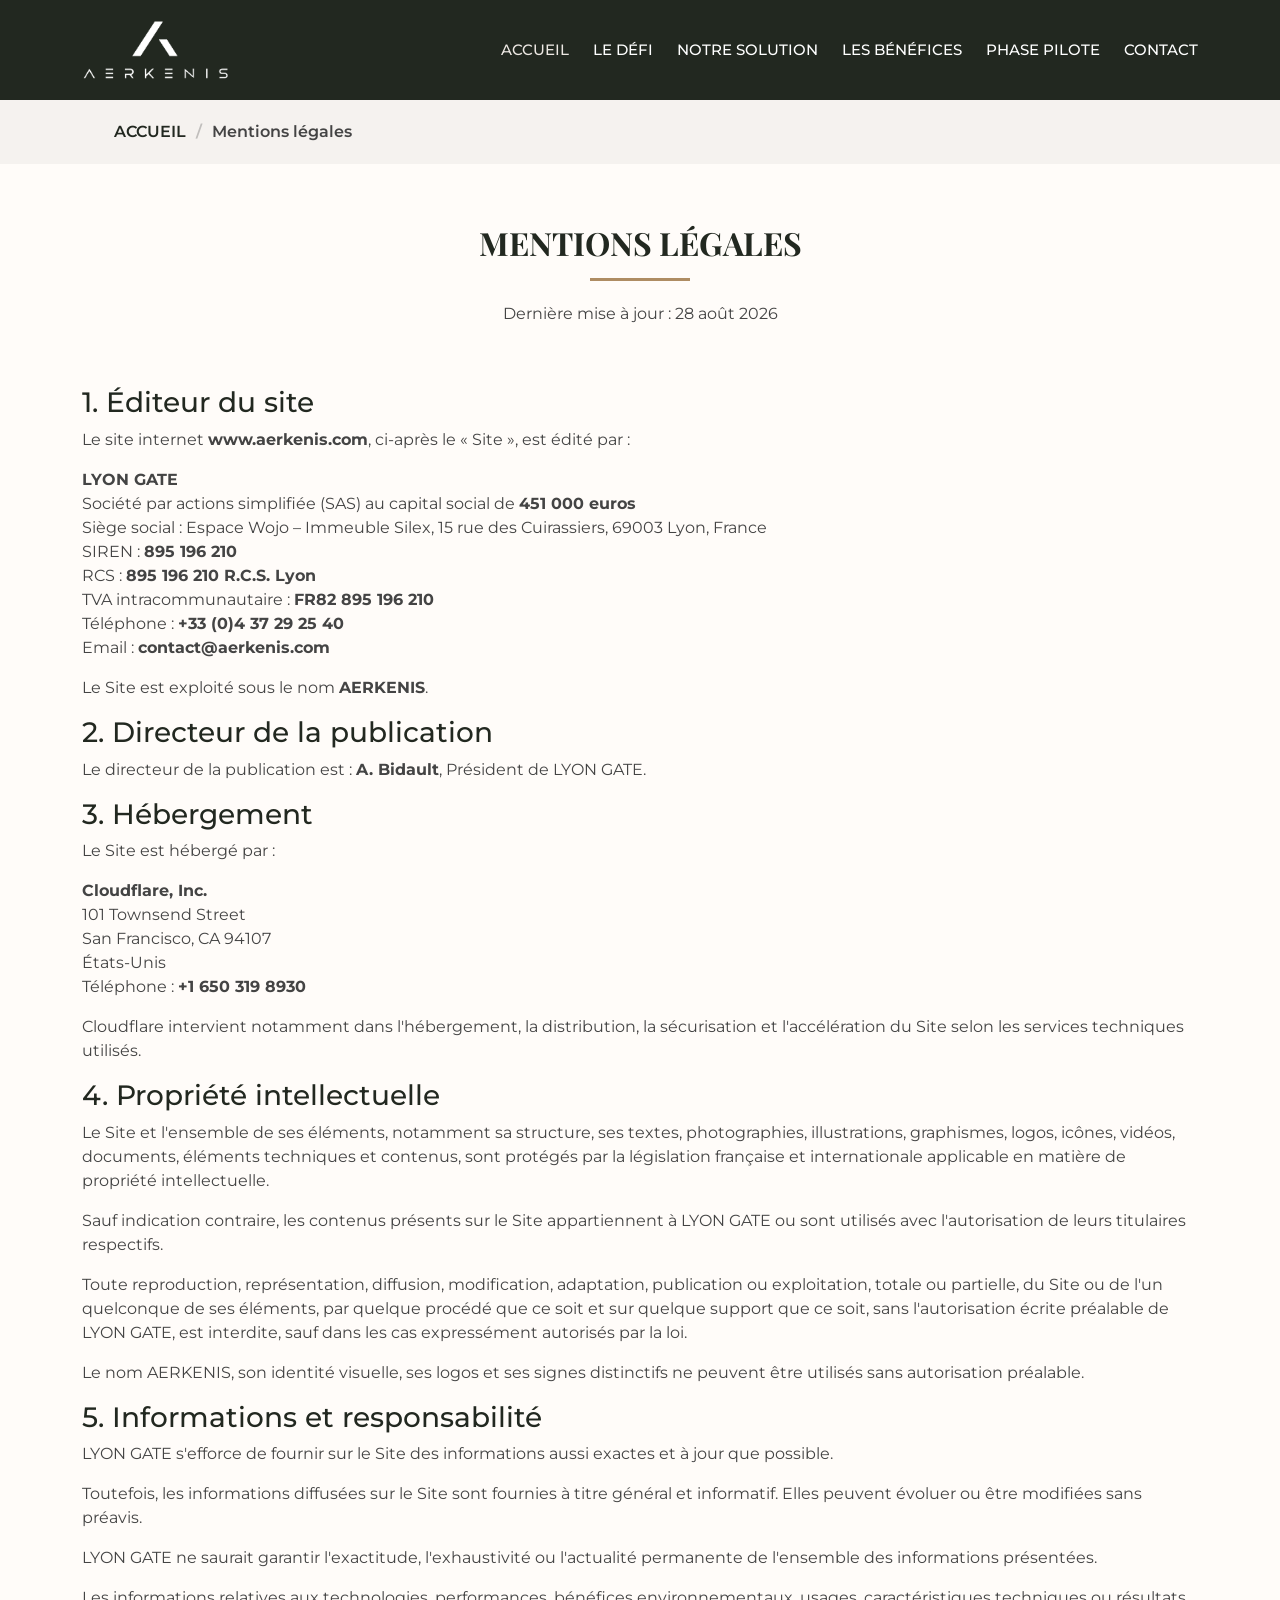
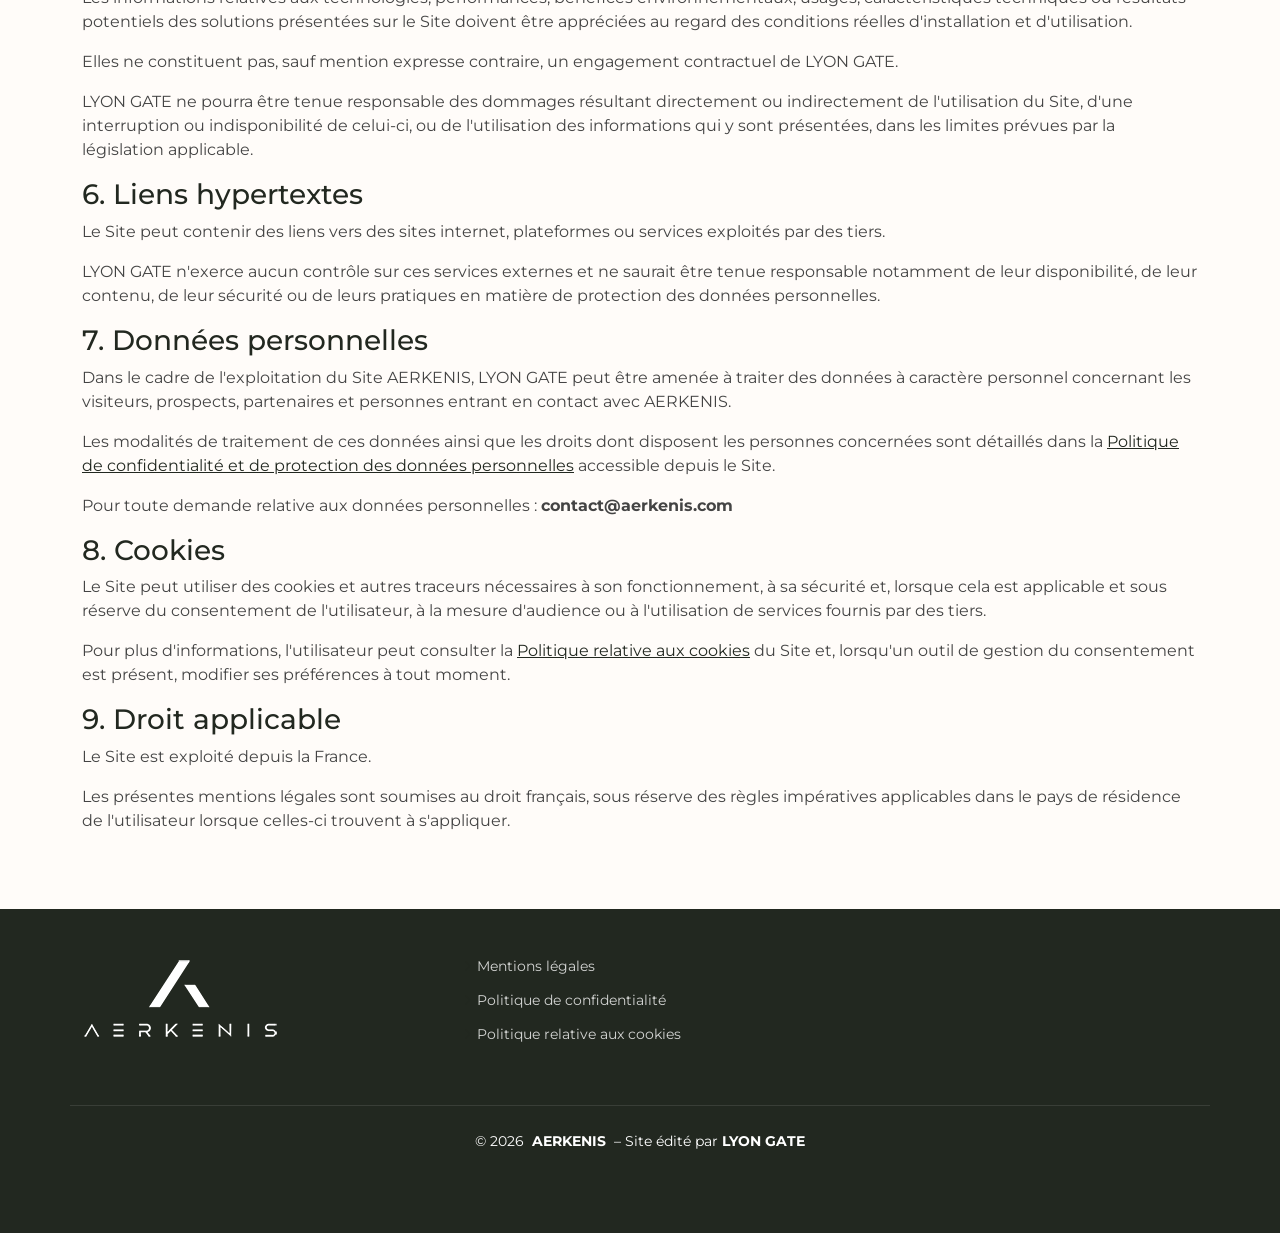
==== commit 3d980cbd: "Mise à jour du site" ====
--- a/Mentions-legales.html
+++ b/Mentions-legales.html
@@ -317,7 +317,7 @@
 	
 
     <div class="container copyright text-center mt-4">
-      <p>© <span>Copyright</span> <strong class="px-1 sitename">Aerkenis</strong> <span>All Rights Reserved</span></p>
+      <p>© 2026 <span></span> <strong class="px-1 sitename">AERKENIS</strong> – <span> Site édité par <strong>LYON GATE</strong></span></p>
       <div class="credits">
  
       </div>
